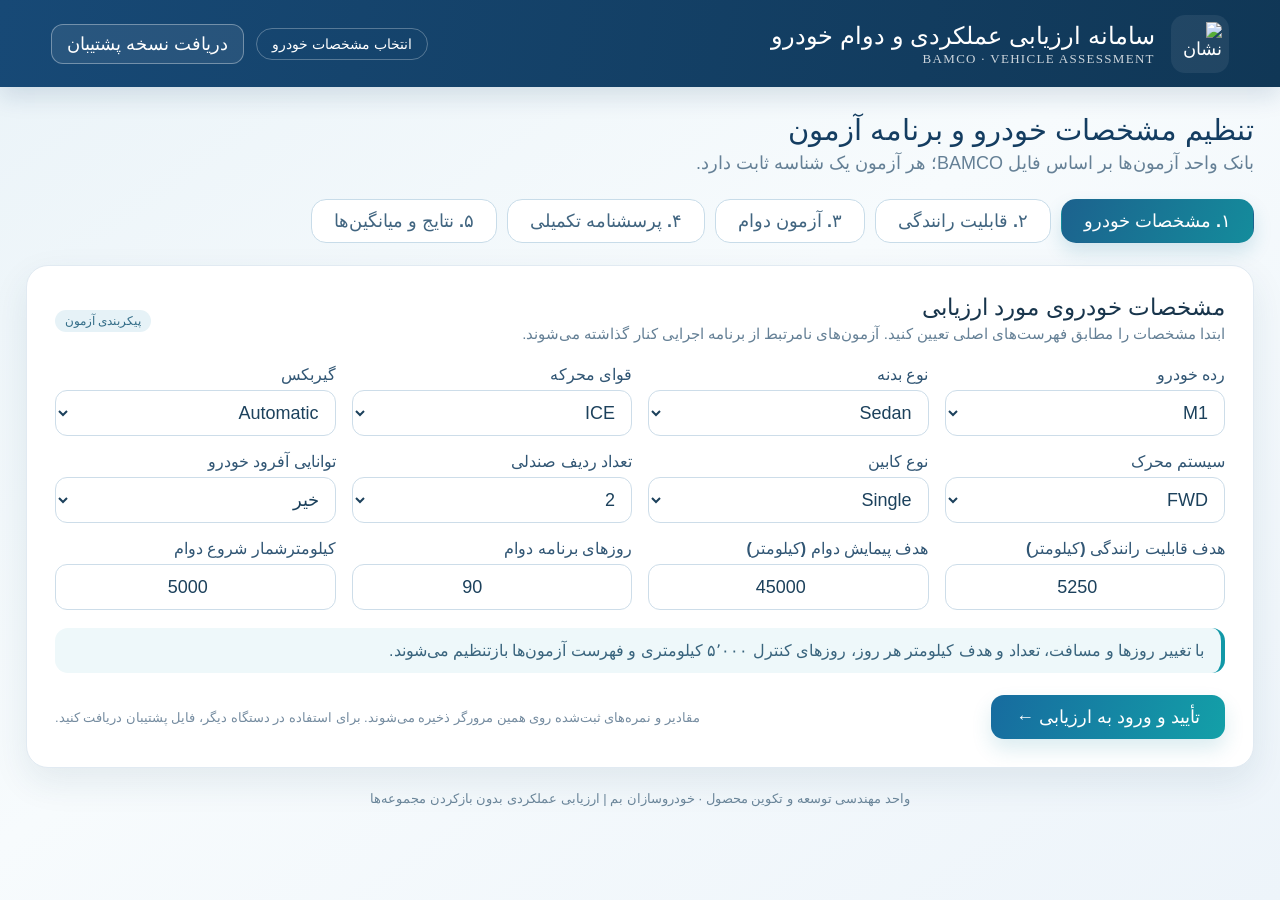
==== functional-vehicle-assessment/index.html @ eb2aefd3 "Create independent Persian vehicle assessment SPA with vehicle setup and three evaluation panels" ====
<!doctype html>
<html lang="fa" dir="rtl">
<head>
<meta charset="utf-8"><meta name="viewport" content="width=device-width,initial-scale=1">
<meta name="theme-color" content="#153a60"><meta name="description" content="سامانه مستقل آزمون قابلیت رانندگی و دوام عملکردی و پرسشنامه تکمیلی خودروسازان بم">
<title>سامانه ارزیابی عملکردی و دوام خودرو | خودروسازان بم</title>
<link rel="icon" type="image/webp" href="../bamco-logo.webp">
<link rel="stylesheet" href="./style.css?v=6">
</head>
<body>
<header class="app-header">
  <div class="brand"><img class="brand-logo" src="../bamco-logo.webp" alt="نشان خودروسازان بم"><div><b>سامانه ارزیابی عملکردی و دوام خودرو</b><small>BAMCO · VEHICLE ASSESSMENT</small></div></div>
  <div class="header-right"><span class="header-pill" id="headerVehicle">انتخاب مشخصات خودرو</span><button class="header-button" id="backupBtn" type="button">دریافت نسخه پشتیبان</button></div>
</header>
<main class="main">
 <div class="hero"><div><h1 id="pageTitle">تنظیم مشخصات خودرو و برنامه آزمون</h1><p id="pageSub">بانک واحد آزمون‌ها بر اساس فایل BAMCO؛ هر آزمون یک شناسه ثابت دارد.</p></div><button type="button" class="secondary hidden" id="editSetupBtn">ویرایش مشخصات خودرو</button></div>
 <nav class="steps" aria-label="بخش‌های سامانه">
  <button class="step active" data-tab="setup">۱. مشخصات خودرو</button>
  <button class="step" data-tab="drive">۲. قابلیت رانندگی</button>
  <button class="step" data-tab="durability">۳. آزمون دوام</button>
  <button class="step" data-tab="supplementary">۴. پرسشنامه تکمیلی</button>
  <button class="step" data-tab="results">۵. نتایج و میانگین‌ها</button>
 </nav>
 <section id="setupPanel" class="surface setup">
   <div class="section-heading"><div><h2>مشخصات خودروی مورد ارزیابی</h2><p>ابتدا مشخصات را مطابق فهرست‌های اصلی تعیین کنید. آزمون‌های نامرتبط از برنامه اجرایی کنار گذاشته می‌شوند.</p></div><span class="chip">پیکربندی آزمون</span></div>
   <form id="vehicleForm">
   <div class="formgrid">
    <div class="field"><label for="vclass">رده خودرو</label><select id="vclass"><option>M1</option><option>N1</option></select></div>
    <div class="field"><label for="body">نوع بدنه</label><select id="body"><option>Sedan</option><option>SUV</option><option>Crossover</option><option>Pickup</option><option>Station Wagon</option><option>Hatchback</option><option>Off-road</option></select></div>
    <div class="field"><label for="power">قوای محرکه</label><select id="power"><option>ICE</option><option>HEV</option><option>PHEV</option><option>BEV</option><option>EREV</option></select></div>
    <div class="field"><label for="gear">گیربکس</label><select id="gear"><option>Manual</option><option selected>Automatic</option><option>Single-Speed</option></select></div>
    <div class="field"><label for="driveType">سیستم محرک</label><select id="driveType"><option>FWD</option><option>RWD</option><option>AWD</option><option>4WD</option></select></div>
    <div class="field"><label for="cabin">نوع کابین</label><select id="cabin"><option>Single</option><option>Extra</option><option>Double</option><option>All</option></select></div>
    <div class="field"><label for="seatRows">تعداد ردیف صندلی</label><select id="seatRows"><option>1</option><option selected>2</option><option>3</option></select></div>
    <div class="field"><label for="offroad">توانایی آفرود خودرو</label><select id="offroad"><option value="no">خیر</option><option value="yes">بله</option></select></div>
    <div class="field"><label for="driveKm">هدف قابلیت رانندگی (کیلومتر)</label><input id="driveKm" type="number" min="1" max="20000" value="5250" required></div>
    <div class="field"><label for="durKm">هدف پیمایش دوام (کیلومتر)</label><input id="durKm" type="number" min="100" max="200000" value="45000" required></div>
    <div class="field"><label for="durDays">روزهای برنامه دوام</label><input id="durDays" type="number" min="1" max="365" value="90" list="durationChoices" required><datalist id="durationChoices"><option value="60"><option value="90"><option value="120"><option value="150"></datalist></div>
    <div class="field"><label for="startOdo">کیلومترشمار شروع دوام</label><input id="startOdo" type="number" min="0" value="5000" required></div>
   </div>
   <div class="info-bar" id="setupInfo">با تغییر روزها و مسافت، تعداد و هدف کیلومتر هر روز، روزهای کنترل ۵٬۰۰۰ کیلومتری و فهرست آزمون‌ها بازتنظیم می‌شوند.</div>
   <div class="toolbar"><button type="submit" class="primary">تأیید و ورود به ارزیابی ←</button><span class="tiny">مقادیر و نمره‌های ثبت‌شده روی همین مرورگر ذخیره می‌شوند. برای استفاده در دستگاه دیگر، فایل پشتیبان دریافت کنید.</span></div>
   </form>
 </section>
 <section id="workPanel" class="hidden">
   <div class="kpis" id="kpis"></div>
   <div class="workspace" style="margin-top:18px">
     <div class="content">
      <div class="surface panel" id="schedulePanel"></div>
      <div class="surface panel" id="questionsPanel"></div>
     </div>
     <aside class="surface sidebar"><h3>شاخص‌های ارزیابی</h3><div id="categories" class="cat-scroll"></div></aside>
   </div>
 </section>
 <section class="surface panel hidden" id="resultsPanel"></section>
 <footer class="footer">واحد مهندسی توسعه و تکوین محصول · خودروسازان بم | ارزیابی عملکردی بدون بازکردن مجموعه‌ها</footer>
</main>
<input id="importBackup" type="file" accept=".json" class="hidden">
<div id="toast" class="toast hidden" role="status"></div>
<script src="./data.js?v=6"></script><script defer src="./app.js?v=6"></script>
</body>
</html>
---- functional-vehicle-assessment/style.css ----
:root{--navy:#153a60;--deep:#103151;--blue:#145f91;--teal:#1198a7;--aqua:#eaf5f8;--bg:#f0f6fa;--text:#18354c;--muted:#658096;--line:#dce9f2;--shadow:0 14px 36px rgba(22,63,94,.09);font-synthesis:none}
*{box-sizing:border-box}html{scroll-behavior:smooth}body{margin:0;direction:rtl;min-height:100vh;color:var(--text);background:linear-gradient(145deg,#eaf3f8,#f7fbfd 47%,#edf4fa);font-family:'B Nazanin','BNazanin',Tahoma,sans-serif;font-size:18px}button,input,select,textarea{font:inherit}button{cursor:pointer}button:disabled{cursor:not-allowed;opacity:.5}a{color:inherit;text-decoration:none}input,select,textarea{border:1px solid #cddde9;background:#fff;border-radius:12px;padding:10px 12px;color:#1c415c;outline:none;max-width:100%}input:focus,select:focus,textarea:focus{border-color:#2a99a9;box-shadow:0 0 0 3px #1a9bad22}.app-header{height:87px;background:linear-gradient(100deg,#174976,#103756);color:#fff;display:flex;align-items:center;justify-content:space-between;padding:12px clamp(20px,4vw,65px);gap:16px;box-shadow:0 10px 22px #123d6622}.brand{display:flex;align-items:center;gap:16px}.brand-logo{width:58px;height:58px;object-fit:contain;background:#ffffff12;border-radius:14px;padding:7px}.brand b{display:block;font-size:24px;line-height:1.3}.brand small{display:block;font-size:13px;opacity:.79;letter-spacing:.1em;font-family:Georgia,serif}.header-right{display:flex;gap:12px;align-items:center}.header-pill{border:1px solid #ffffff48;border-radius:99px;padding:7px 15px;font-size:14px;white-space:nowrap}.header-button{border:1px solid #ffffff59;background:#ffffff14;border-radius:12px;padding:8px 15px;color:white}.main{max-width:1680px;margin:0 auto;padding:26px 26px 55px}.hero{display:flex;gap:12px;align-items:center;justify-content:space-between;margin-bottom:20px}.hero h1{margin:0;font-size:29px;color:#143d61}.hero p{color:var(--muted);margin:5px 0}.steps{display:flex;gap:10px;flex-wrap:wrap;margin:0 0 22px}.step{border:1px solid #c8dce9;background:#fff;padding:10px 22px;border-radius:15px;font-weight:bold;color:#416580}.step.active{color:white;background:linear-gradient(115deg,#1c628e,#148c9c);border-color:transparent;box-shadow:0 9px 18px #1c7b9d2b}.surface{background:white;border:1px solid #e1eaf2;border-radius:22px;box-shadow:var(--shadow)}.setup{padding:28px}.section-heading{display:flex;justify-content:space-between;align-items:center;flex-wrap:wrap;gap:10px;margin-bottom:18px}.section-heading h2{font-size:23px;margin:0}.section-heading p{margin:4px 0;color:var(--muted);font-size:15px}.formgrid{display:grid;grid-template-columns:repeat(4,minmax(0,1fr));gap:16px}.field{display:flex;flex-direction:column;gap:6px}.field label{font-size:16px;color:#315674;font-weight:bold}.field input,.field select{width:100%;height:46px}.info-bar{background:#eef8fa;border-right:4px solid var(--teal);border-radius:13px;padding:13px 17px;color:#39647d;margin-top:18px;font-size:16px}.primary{color:white;border:none;background:linear-gradient(110deg,#176b9f,#13a0a8);padding:11px 25px;border-radius:13px;font-weight:bold;box-shadow:0 10px 20px #2186a329}.secondary{background:#edf6fa;border:1px solid #cde3ef;color:#19557b;padding:9px 16px;border-radius:12px}.toolbar{display:flex;justify-content:space-between;gap:12px;align-items:center;margin-top:22px;flex-wrap:wrap}.workspace{display:grid;grid-template-columns:minmax(0,1fr) 280px;gap:20px;align-items:start}.sidebar{padding:14px;background:linear-gradient(160deg,#125a8d,#123e67);color:#fff;position:sticky;top:16px;max-height:calc(100vh - 35px);overflow:auto}.sidebar h3{font-size:20px;margin:8px 8px 10px}.cat-item{width:100%;display:flex;justify-content:space-between;align-items:center;gap:10px;text-align:right;padding:12px 10px;border:0;border-bottom:1px solid #ffffff1f;background:transparent;color:white;font-size:15px;border-radius:10px}.cat-item.active,.cat-item:hover{background:#ffffff25}.cat-item span:last-child{border-radius:99px;background:#ffffff1b;padding:2px 8px;font-size:12px;white-space:nowrap}.content{display:flex;flex-direction:column;gap:17px;min-width:0}.panel{padding:22px}.kpis{display:grid;grid-template-columns:repeat(4,minmax(0,1fr));gap:12px}.kpi{padding:16px 18px;border:1px solid #e1ebf1;border-radius:16px;background:#fff}.kpi small{display:block;color:#67839a;font-size:14px}.kpi strong{font-size:28px;color:#20577a}.day-list{display:flex;gap:9px;flex-wrap:wrap;max-height:152px;overflow:auto;padding:3px}.day-btn{min-width:58px;text-align:center;border:1px solid #d6e4ed;background:#f6fafc;border-radius:12px;padding:7px 11px;color:#2e607d}.day-btn.active{color:#fff;background:#176b97;border-color:#176b97}.day-btn small{display:block;font-size:11px}.day-meta{display:flex;flex-wrap:wrap;gap:8px;margin:12px 0}.meta-tag{padding:7px 12px;border-radius:12px;background:#f1f7fa;border:1px solid #e0edf4;font-size:15px}.map-grid{display:grid;grid-template-columns:minmax(0,1fr) 275px;gap:14px}.map-frame{height:285px;width:100%;border:none;border-radius:16px;background:#eaf3f6}.route-info{background:#f1f8fb;border:1px solid #dbeaf3;padding:17px;border-radius:16px}.route-info h3{margin:0 0 10px}.route-info p{font-size:15px;line-height:1.8}.map-link{display:inline-flex;color:#126b9b;border:1px solid #add6ea;background:white;padding:9px 13px;border-radius:12px;font-size:15px}.question{border:1px solid #dce8f0;border-radius:17px;padding:17px;margin-bottom:13px;background:linear-gradient(180deg,#fff,#fbfdff)}.question-head{display:flex;justify-content:space-between;gap:12px;align-items:flex-start}.question h3{margin:0 0 4px;font-size:18px;color:#215576}.question small{color:#67849a;font-size:13px}.question p{margin:8px 0 11px;color:#476881;font-size:15px;line-height:1.85}.scores{display:grid;grid-template-columns:repeat(10,minmax(0,1fr));gap:6px}.score{border:1px solid var(--score-border);background:var(--score-bg);color:var(--score-text);border-radius:13px;padding:7px 3px;min-width:0;text-align:center;font-family:'B Nazanin',Tahoma,sans-serif}.score strong{display:block;font-size:20px}.score small{font-size:11px;color:inherit}.score.selected{outline:3px solid #194e70;outline-offset:1px;transform:translateY(-2px);font-weight:bold}.note-wrap{background:#f3f9fc;border:1px solid #dbeaf2;border-radius:15px;padding:13px;margin-top:12px}.note-wrap textarea{width:100%;min-height:55px;resize:vertical}.note-actions{display:flex;justify-content:space-between;align-items:center;gap:10px;flex-wrap:wrap}.note-actions input[type=file]{font-size:13px;padding:5px;max-width:250px}.note-actions img{max-height:85px;max-width:120px;border-radius:9px}.tiny{font-size:13px;color:#758ca0}.search{min-width:230px;max-width:100%}.chip{font-size:12px;background:#e6f2f7;border-radius:99px;padding:4px 10px;color:#326c87}.progress-track{height:10px;border-radius:99px;background:#e2edf4;overflow:hidden}.progress-fill{height:100%;background:linear-gradient(90deg,#139aa7,#2778ad)}.empty{padding:36px 12px;text-align:center;color:#6b889d}.result-table{border-collapse:collapse;width:100%;text-align:right}.result-table th{background:#19476b;color:white}.result-table th,.result-table td{padding:12px;border:1px solid #dce8ee;font-size:15px}.result-table tr:nth-child(even){background:#f5f9fc}.bar{height:10px;background:#e6eef4;border-radius:99px;overflow:hidden;min-width:100px}.bar i{display:block;height:100%;background:linear-gradient(90deg,#f29d59,#1fa190);border-radius:99px}.footer{color:#6a8599;font-size:13px;text-align:center;padding:23px}.hidden{display:none!important}.toast{position:fixed;bottom:22px;left:22px;padding:12px 18px;background:#133c5b;color:white;border-radius:12px;box-shadow:var(--shadow);z-index:999}.notice{background:#fff8e8;color:#896524;border:1px solid #eed9a4;border-radius:13px;padding:12px 16px;font-size:15px}.day-status{display:flex;align-items:center;gap:7px}.day-status input{width:115px;height:38px}.label-block{margin-bottom:8px;font-weight:bold;font-size:18px;color:#1b4a6b}.disclaimer{font-size:13px;color:#6b879b;line-height:1.8}.separator{border:0;border-top:1px solid #e1ecf1;margin:18px 0}input[type=number]{direction:ltr;text-align:center}::selection{background:#7ad8df55}
@media(max-width:1200px){.formgrid{grid-template-columns:repeat(3,1fr)}.map-grid{grid-template-columns:1fr}.workspace{grid-template-columns:minmax(0,1fr) 220px}}@media(max-width:800px){body{font-size:16px}.main{padding:15px 10px 35px}.app-header{height:auto;padding:12px}.brand b{font-size:18px}.header-pill{display:none}.formgrid{grid-template-columns:repeat(2,1fr)}.workspace{grid-template-columns:1fr}.sidebar{position:static;max-height:160px}.sidebar .cat-scroll{display:flex;overflow:auto;gap:6px}.cat-item{white-space:nowrap;width:auto;border:1px solid #ffffff25}.kpis{grid-template-columns:repeat(2,1fr)}.scores{grid-template-columns:repeat(5,1fr)}.panel,.setup{padding:15px}.step{padding:8px 11px}.map-frame{height:230px}}@media(max-width:480px){.formgrid{grid-template-columns:1fr}.scores{grid-template-columns:repeat(5,minmax(0,1fr))}.kpis{grid-template-columns:repeat(2,minmax(0,1fr))}.question{padding:12px}.hero h1{font-size:24px}}
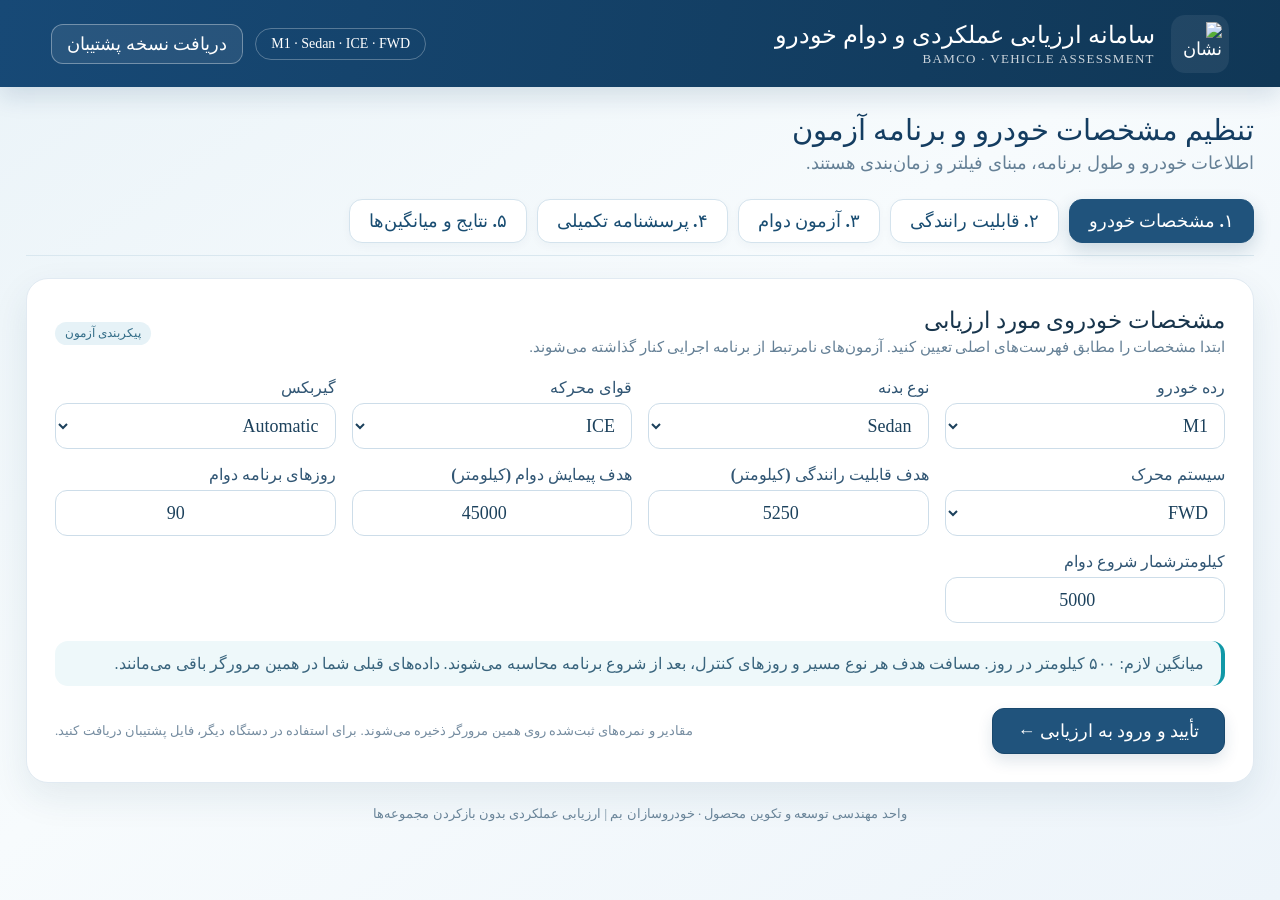
==== commit 58264da2: "Match exact five vehicle attributes and reference header markup" ====
--- a/functional-vehicle-assessment/index.html
+++ b/functional-vehicle-assessment/index.html
@@ -8,9 +8,9 @@
 <link rel="stylesheet" href="./style.css?v=6">
 </head>
 <body>
-<header class="app-header">
-  <div class="brand"><img class="brand-logo" src="../bamco-logo.webp" alt="نشان خودروسازان بم"><div><b>سامانه ارزیابی عملکردی و دوام خودرو</b><small>BAMCO · VEHICLE ASSESSMENT</small></div></div>
-  <div class="header-right"><span class="header-pill" id="headerVehicle">انتخاب مشخصات خودرو</span><button class="header-button" id="backupBtn" type="button">دریافت نسخه پشتیبان</button></div>
+<header class="app-header topbar">
+  <div class="brand"><img class="brand-logo original-brand-logo" src="../bamco-logo.webp" alt="نشان خودروسازان بم"><div><b>سامانه ارزیابی عملکردی و دوام خودرو</b><small>BAMCO · VEHICLE ASSESSMENT</small></div></div>
+  <div class="header-right headerActions"><span class="header-pill headerSeal" id="headerVehicle">انتخاب مشخصات خودرو</span><button class="header-button actionCard" id="backupBtn" type="button">دریافت نسخه پشتیبان</button></div>
 </header>
 <main class="main">
  <div class="hero"><div><h1 id="pageTitle">تنظیم مشخصات خودرو و برنامه آزمون</h1><p id="pageSub">بانک واحد آزمون‌ها بر اساس فایل BAMCO؛ هر آزمون یک شناسه ثابت دارد.</p></div><button type="button" class="secondary hidden" id="editSetupBtn">ویرایش مشخصات خودرو</button></div>
@@ -28,11 +28,8 @@
     <div class="field"><label for="vclass">رده خودرو</label><select id="vclass"><option>M1</option><option>N1</option></select></div>
     <div class="field"><label for="body">نوع بدنه</label><select id="body"><option>Sedan</option><option>SUV</option><option>Crossover</option><option>Pickup</option><option>Station Wagon</option><option>Hatchback</option><option>Off-road</option></select></div>
     <div class="field"><label for="power">قوای محرکه</label><select id="power"><option>ICE</option><option>HEV</option><option>PHEV</option><option>BEV</option><option>EREV</option></select></div>
-    <div class="field"><label for="gear">گیربکس</label><select id="gear"><option>Manual</option><option selected>Automatic</option><option>Single-Speed</option></select></div>
+    <div class="field"><label for="gear">گیربکس</label><select id="gear"><option>Manual</option><option selected>Automatic</option></select></div>
     <div class="field"><label for="driveType">سیستم محرک</label><select id="driveType"><option>FWD</option><option>RWD</option><option>AWD</option><option>4WD</option></select></div>
-    <div class="field"><label for="cabin">نوع کابین</label><select id="cabin"><option>Single</option><option>Extra</option><option>Double</option><option>All</option></select></div>
-    <div class="field"><label for="seatRows">تعداد ردیف صندلی</label><select id="seatRows"><option>1</option><option selected>2</option><option>3</option></select></div>
-    <div class="field"><label for="offroad">توانایی آفرود خودرو</label><select id="offroad"><option value="no">خیر</option><option value="yes">بله</option></select></div>
     <div class="field"><label for="driveKm">هدف قابلیت رانندگی (کیلومتر)</label><input id="driveKm" type="number" min="1" max="20000" value="5250" required></div>
     <div class="field"><label for="durKm">هدف پیمایش دوام (کیلومتر)</label><input id="durKm" type="number" min="100" max="200000" value="45000" required></div>
     <div class="field"><label for="durDays">روزهای برنامه دوام</label><input id="durDays" type="number" min="1" max="365" value="90" list="durationChoices" required><datalist id="durationChoices"><option value="60"><option value="90"><option value="120"><option value="150"></datalist></div>
--- a/functional-vehicle-assessment/style.css
+++ b/functional-vehicle-assessment/style.css
@@ -1,3 +1,31 @@
 :root{--navy:#153a60;--deep:#103151;--blue:#145f91;--teal:#1198a7;--aqua:#eaf5f8;--bg:#f0f6fa;--text:#18354c;--muted:#658096;--line:#dce9f2;--shadow:0 14px 36px rgba(22,63,94,.09);font-synthesis:none}
 *{box-sizing:border-box}html{scroll-behavior:smooth}body{margin:0;direction:rtl;min-height:100vh;color:var(--text);background:linear-gradient(145deg,#eaf3f8,#f7fbfd 47%,#edf4fa);font-family:'B Nazanin','BNazanin',Tahoma,sans-serif;font-size:18px}button,input,select,textarea{font:inherit}button{cursor:pointer}button:disabled{cursor:not-allowed;opacity:.5}a{color:inherit;text-decoration:none}input,select,textarea{border:1px solid #cddde9;background:#fff;border-radius:12px;padding:10px 12px;color:#1c415c;outline:none;max-width:100%}input:focus,select:focus,textarea:focus{border-color:#2a99a9;box-shadow:0 0 0 3px #1a9bad22}.app-header{height:87px;background:linear-gradient(100deg,#174976,#103756);color:#fff;display:flex;align-items:center;justify-content:space-between;padding:12px clamp(20px,4vw,65px);gap:16px;box-shadow:0 10px 22px #123d6622}.brand{display:flex;align-items:center;gap:16px}.brand-logo{width:58px;height:58px;object-fit:contain;background:#ffffff12;border-radius:14px;padding:7px}.brand b{display:block;font-size:24px;line-height:1.3}.brand small{display:block;font-size:13px;opacity:.79;letter-spacing:.1em;font-family:Georgia,serif}.header-right{display:flex;gap:12px;align-items:center}.header-pill{border:1px solid #ffffff48;border-radius:99px;padding:7px 15px;font-size:14px;white-space:nowrap}.header-button{border:1px solid #ffffff59;background:#ffffff14;border-radius:12px;padding:8px 15px;color:white}.main{max-width:1680px;margin:0 auto;padding:26px 26px 55px}.hero{display:flex;gap:12px;align-items:center;justify-content:space-between;margin-bottom:20px}.hero h1{margin:0;font-size:29px;color:#143d61}.hero p{color:var(--muted);margin:5px 0}.steps{display:flex;gap:10px;flex-wrap:wrap;margin:0 0 22px}.step{border:1px solid #c8dce9;background:#fff;padding:10px 22px;border-radius:15px;font-weight:bold;color:#416580}.step.active{color:white;background:linear-gradient(115deg,#1c628e,#148c9c);border-color:transparent;box-shadow:0 9px 18px #1c7b9d2b}.surface{background:white;border:1px solid #e1eaf2;border-radius:22px;box-shadow:var(--shadow)}.setup{padding:28px}.section-heading{display:flex;justify-content:space-between;align-items:center;flex-wrap:wrap;gap:10px;margin-bottom:18px}.section-heading h2{font-size:23px;margin:0}.section-heading p{margin:4px 0;color:var(--muted);font-size:15px}.formgrid{display:grid;grid-template-columns:repeat(4,minmax(0,1fr));gap:16px}.field{display:flex;flex-direction:column;gap:6px}.field label{font-size:16px;color:#315674;font-weight:bold}.field input,.field select{width:100%;height:46px}.info-bar{background:#eef8fa;border-right:4px solid var(--teal);border-radius:13px;padding:13px 17px;color:#39647d;margin-top:18px;font-size:16px}.primary{color:white;border:none;background:linear-gradient(110deg,#176b9f,#13a0a8);padding:11px 25px;border-radius:13px;font-weight:bold;box-shadow:0 10px 20px #2186a329}.secondary{background:#edf6fa;border:1px solid #cde3ef;color:#19557b;padding:9px 16px;border-radius:12px}.toolbar{display:flex;justify-content:space-between;gap:12px;align-items:center;margin-top:22px;flex-wrap:wrap}.workspace{display:grid;grid-template-columns:minmax(0,1fr) 280px;gap:20px;align-items:start}.sidebar{padding:14px;background:linear-gradient(160deg,#125a8d,#123e67);color:#fff;position:sticky;top:16px;max-height:calc(100vh - 35px);overflow:auto}.sidebar h3{font-size:20px;margin:8px 8px 10px}.cat-item{width:100%;display:flex;justify-content:space-between;align-items:center;gap:10px;text-align:right;padding:12px 10px;border:0;border-bottom:1px solid #ffffff1f;background:transparent;color:white;font-size:15px;border-radius:10px}.cat-item.active,.cat-item:hover{background:#ffffff25}.cat-item span:last-child{border-radius:99px;background:#ffffff1b;padding:2px 8px;font-size:12px;white-space:nowrap}.content{display:flex;flex-direction:column;gap:17px;min-width:0}.panel{padding:22px}.kpis{display:grid;grid-template-columns:repeat(4,minmax(0,1fr));gap:12px}.kpi{padding:16px 18px;border:1px solid #e1ebf1;border-radius:16px;background:#fff}.kpi small{display:block;color:#67839a;font-size:14px}.kpi strong{font-size:28px;color:#20577a}.day-list{display:flex;gap:9px;flex-wrap:wrap;max-height:152px;overflow:auto;padding:3px}.day-btn{min-width:58px;text-align:center;border:1px solid #d6e4ed;background:#f6fafc;border-radius:12px;padding:7px 11px;color:#2e607d}.day-btn.active{color:#fff;background:#176b97;border-color:#176b97}.day-btn small{display:block;font-size:11px}.day-meta{display:flex;flex-wrap:wrap;gap:8px;margin:12px 0}.meta-tag{padding:7px 12px;border-radius:12px;background:#f1f7fa;border:1px solid #e0edf4;font-size:15px}.map-grid{display:grid;grid-template-columns:minmax(0,1fr) 275px;gap:14px}.map-frame{height:285px;width:100%;border:none;border-radius:16px;background:#eaf3f6}.route-info{background:#f1f8fb;border:1px solid #dbeaf3;padding:17px;border-radius:16px}.route-info h3{margin:0 0 10px}.route-info p{font-size:15px;line-height:1.8}.map-link{display:inline-flex;color:#126b9b;border:1px solid #add6ea;background:white;padding:9px 13px;border-radius:12px;font-size:15px}.question{border:1px solid #dce8f0;border-radius:17px;padding:17px;margin-bottom:13px;background:linear-gradient(180deg,#fff,#fbfdff)}.question-head{display:flex;justify-content:space-between;gap:12px;align-items:flex-start}.question h3{margin:0 0 4px;font-size:18px;color:#215576}.question small{color:#67849a;font-size:13px}.question p{margin:8px 0 11px;color:#476881;font-size:15px;line-height:1.85}.scores{display:grid;grid-template-columns:repeat(10,minmax(0,1fr));gap:6px}.score{border:1px solid var(--score-border);background:var(--score-bg);color:var(--score-text);border-radius:13px;padding:7px 3px;min-width:0;text-align:center;font-family:'B Nazanin',Tahoma,sans-serif}.score strong{display:block;font-size:20px}.score small{font-size:11px;color:inherit}.score.selected{outline:3px solid #194e70;outline-offset:1px;transform:translateY(-2px);font-weight:bold}.note-wrap{background:#f3f9fc;border:1px solid #dbeaf2;border-radius:15px;padding:13px;margin-top:12px}.note-wrap textarea{width:100%;min-height:55px;resize:vertical}.note-actions{display:flex;justify-content:space-between;align-items:center;gap:10px;flex-wrap:wrap}.note-actions input[type=file]{font-size:13px;padding:5px;max-width:250px}.note-actions img{max-height:85px;max-width:120px;border-radius:9px}.tiny{font-size:13px;color:#758ca0}.search{min-width:230px;max-width:100%}.chip{font-size:12px;background:#e6f2f7;border-radius:99px;padding:4px 10px;color:#326c87}.progress-track{height:10px;border-radius:99px;background:#e2edf4;overflow:hidden}.progress-fill{height:100%;background:linear-gradient(90deg,#139aa7,#2778ad)}.empty{padding:36px 12px;text-align:center;color:#6b889d}.result-table{border-collapse:collapse;width:100%;text-align:right}.result-table th{background:#19476b;color:white}.result-table th,.result-table td{padding:12px;border:1px solid #dce8ee;font-size:15px}.result-table tr:nth-child(even){background:#f5f9fc}.bar{height:10px;background:#e6eef4;border-radius:99px;overflow:hidden;min-width:100px}.bar i{display:block;height:100%;background:linear-gradient(90deg,#f29d59,#1fa190);border-radius:99px}.footer{color:#6a8599;font-size:13px;text-align:center;padding:23px}.hidden{display:none!important}.toast{position:fixed;bottom:22px;left:22px;padding:12px 18px;background:#133c5b;color:white;border-radius:12px;box-shadow:var(--shadow);z-index:999}.notice{background:#fff8e8;color:#896524;border:1px solid #eed9a4;border-radius:13px;padding:12px 16px;font-size:15px}.day-status{display:flex;align-items:center;gap:7px}.day-status input{width:115px;height:38px}.label-block{margin-bottom:8px;font-weight:bold;font-size:18px;color:#1b4a6b}.disclaimer{font-size:13px;color:#6b879b;line-height:1.8}.separator{border:0;border-top:1px solid #e1ecf1;margin:18px 0}input[type=number]{direction:ltr;text-align:center}::selection{background:#7ad8df55}
 @media(max-width:1200px){.formgrid{grid-template-columns:repeat(3,1fr)}.map-grid{grid-template-columns:1fr}.workspace{grid-template-columns:minmax(0,1fr) 220px}}@media(max-width:800px){body{font-size:16px}.main{padding:15px 10px 35px}.app-header{height:auto;padding:12px}.brand b{font-size:18px}.header-pill{display:none}.formgrid{grid-template-columns:repeat(2,1fr)}.workspace{grid-template-columns:1fr}.sidebar{position:static;max-height:160px}.sidebar .cat-scroll{display:flex;overflow:auto;gap:6px}.cat-item{white-space:nowrap;width:auto;border:1px solid #ffffff25}.kpis{grid-template-columns:repeat(2,1fr)}.scores{grid-template-columns:repeat(5,1fr)}.panel,.setup{padding:15px}.step{padding:8px 11px}.map-frame{height:230px}}@media(max-width:480px){.formgrid{grid-template-columns:1fr}.scores{grid-template-columns:repeat(5,minmax(0,1fr))}.kpis{grid-template-columns:repeat(2,minmax(0,1fr))}.question{padding:12px}.hero h1{font-size:24px}}
+
+/* Reference-aligned Persian RTL layout and typography */
+body,button,input,select,textarea{font-family:'B Nazanin','BNazanin',Tahoma,sans-serif}
+:lang(en),[dir="ltr"],.latin,.english, .brand small,code,.route-estimate small{font-family:'Times New Roman',Times,serif}
+.workspace{direction:rtl;display:grid;grid-template-columns:280px minmax(0,1fr);gap:20px;align-items:start}
+.workspace>.sidebar{grid-column:1;grid-row:1;direction:rtl}
+.workspace>.content{grid-column:2;grid-row:1;direction:rtl}
+.steps{direction:rtl;border-bottom:1px solid #d9e7ef;padding-bottom:12px}
+.step{border:1px solid #d4e3ed;background:#fff;color:#194d72;border-radius:13px;padding:10px 19px;transition:background .18s,border-color .18s,transform .18s;box-shadow:0 3px 10px #153a6009}
+.step:hover,.secondary:hover,.day-btn:hover{border-color:#76b9d6;background:#e9f6fb;transform:translateY(-1px)}
+.step.active,.day-btn.active{background:#20537c;color:white;border-color:#20537c;box-shadow:0 7px 18px #17466730}
+.primary{background:#20537c;border:1px solid #19486d;border-radius:12px;box-shadow:0 7px 15px #17466722}
+.primary:hover{background:#133f64}
+.secondary,.map-link{border-radius:12px;border:1px solid #c7dfea;background:#f4f9fc}
+.sidebar{background:linear-gradient(160deg,#194e78,#173c62);border:1px solid #26577a;border-radius:18px}
+.cat-item{text-align:right;direction:rtl;border-radius:12px;padding:12px}
+.cat-item.active{background:#ffffff30;border-right:3px solid #9fe6e7}
+.day-btn{border-radius:11px;min-width:65px}
+.route-estimate{border:1px solid #c6e3ec;background:#fff;border-radius:12px;padding:11px 12px;color:#205477;line-height:1.8;font-size:15px;margin:10px 0}
+.route-estimate small{font-size:13px;line-height:1.7;color:#678096;font-family:'B Nazanin',Tahoma,sans-serif}
+.map-frame{height:360px;min-height:320px;border:1px solid #d1e5ef;border-radius:15px}
+@media(max-width:1200px){.workspace{grid-template-columns:220px minmax(0,1fr)}}
+@media(max-width:800px){.workspace{grid-template-columns:1fr}.workspace>.sidebar{grid-column:1;grid-row:1;position:static;max-height:190px}.workspace>.content{grid-column:1;grid-row:2}.map-frame{height:290px;min-height:250px}}
+
+/* Language-sensitive glyph fallback: Persian in B Nazanin, Latin in Times New Roman */
+@font-face{font-family:'BAMCO Mixed';src:local('Times New Roman');unicode-range:U+0000-024F,U+1E00-1EFF}
+@font-face{font-family:'BAMCO Mixed';src:local('B Nazanin');unicode-range:U+0600-06FF,U+0750-077F,U+08A0-08FF,U+FB50-FDFF,U+FE70-FEFF,U+200C-200F}
+body,button,input,select,textarea,.brand small,.score,.route-estimate small{font-family:'BAMCO Mixed','B Nazanin','Times New Roman',Tahoma,sans-serif}
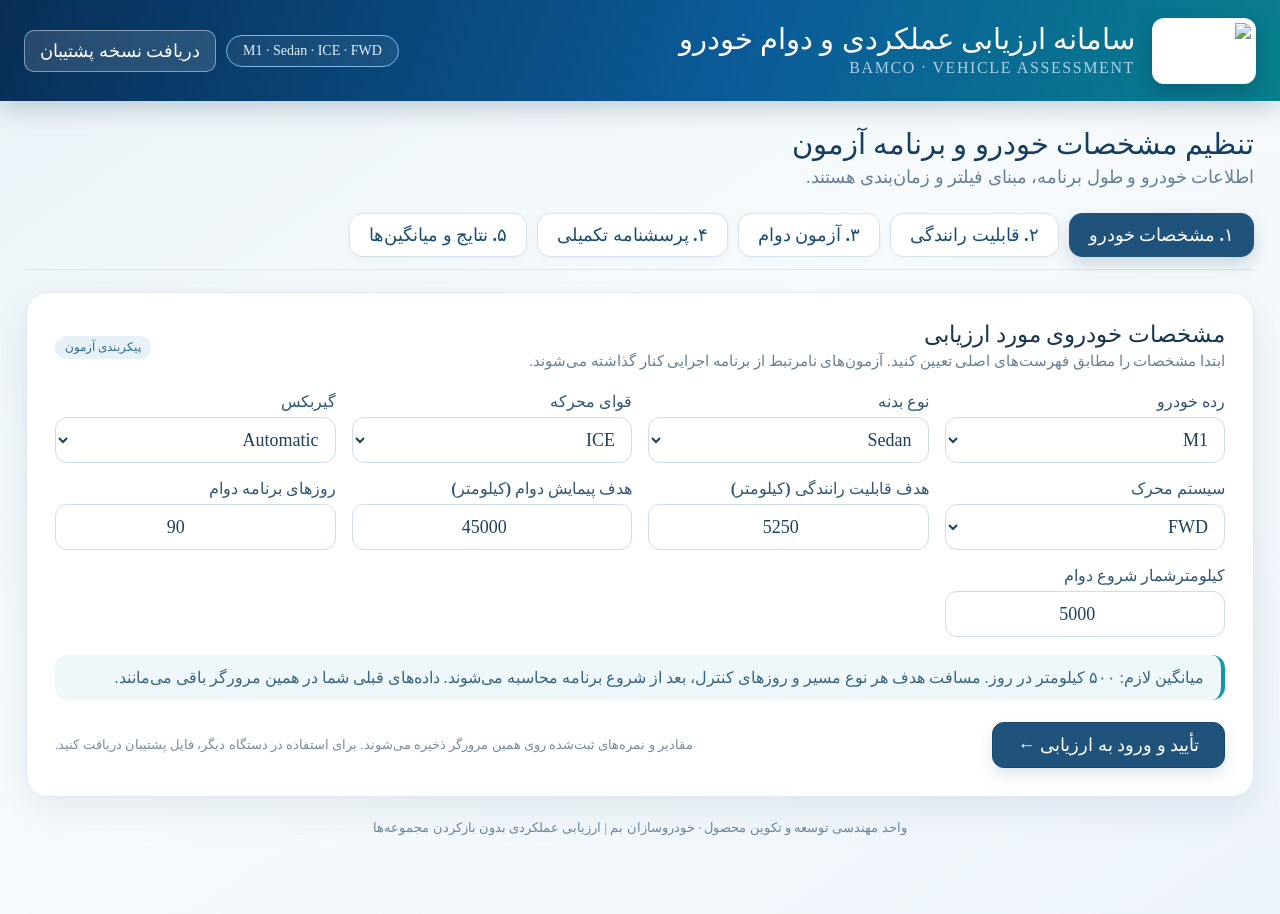
==== commit b3c5ec44: "Refresh assessment interface stylesheet and scripts after header update" ====
--- a/functional-vehicle-assessment/index.html
+++ b/functional-vehicle-assessment/index.html
@@ -5,7 +5,7 @@
 <meta name="theme-color" content="#153a60"><meta name="description" content="سامانه مستقل آزمون قابلیت رانندگی و دوام عملکردی و پرسشنامه تکمیلی خودروسازان بم">
 <title>سامانه ارزیابی عملکردی و دوام خودرو | خودروسازان بم</title>
 <link rel="icon" type="image/webp" href="../bamco-logo.webp">
-<link rel="stylesheet" href="./style.css?v=6">
+<link rel="stylesheet" href="./style.css?v=7">
 </head>
 <body>
 <header class="app-header topbar">
@@ -54,6 +54,6 @@
 </main>
 <input id="importBackup" type="file" accept=".json" class="hidden">
 <div id="toast" class="toast hidden" role="status"></div>
-<script src="./data.js?v=6"></script><script defer src="./app.js?v=6"></script>
+<script src="./data.js?v=6"></script><script defer src="./app.js?v=7"></script>
 </body>
 </html>
--- a/functional-vehicle-assessment/style.css
+++ b/functional-vehicle-assessment/style.css
@@ -29,3 +29,15 @@
 @font-face{font-family:'BAMCO Mixed';src:local('Times New Roman');unicode-range:U+0000-024F,U+1E00-1EFF}
 @font-face{font-family:'BAMCO Mixed';src:local('B Nazanin');unicode-range:U+0600-06FF,U+0750-077F,U+08A0-08FF,U+FB50-FDFF,U+FE70-FEFF,U+200C-200F}
 body,button,input,select,textarea,.brand small,.score,.route-estimate small{font-family:'BAMCO Mixed','B Nazanin','Times New Roman',Tahoma,sans-serif}
+
+/* Header sourced from original BAMCO assessment styles-1.css: topbar/brand/headerSeal */
+.app-header.topbar{min-height:101px;height:auto;background:linear-gradient(110deg,#082f57,#0b5b98 58%,#087f8c);padding:13px max(24px,calc((100% - 1400px)/2));gap:24px;box-shadow:0 8px 25px #06294a35;flex-wrap:wrap}
+.app-header.topbar .brand{min-width:0;gap:17px}
+.app-header.topbar .brand-logo{width:104px;height:66px;object-fit:contain;background:#fff;border-radius:12px;padding:5px;box-shadow:0 7px 18px #001b3a3d}
+.app-header.topbar .brand b{font-size:29px;line-height:1.25;font-weight:800}
+.app-header.topbar .brand small{font-size:16px;line-height:1.4;color:#dcecff}
+.app-header.topbar .headerActions{display:flex;align-items:center;justify-content:flex-end;gap:10px;flex-wrap:wrap}
+.app-header.topbar .headerSeal{border:1px solid #80b6e8;border-radius:20px;padding:7px 16px;color:#e4f3ff;background:#ffffff10}
+.app-header.topbar .actionCard{border:1px solid #ffffff70;background:#ffffff20;color:#fff;border-radius:10px;padding:9px 15px}
+.app-header.topbar .actionCard:hover{background:#ffffff30}
+@media(max-width:700px){.app-header.topbar{padding:12px 15px}.app-header.topbar .brand b{font-size:20px}.app-header.topbar .brand-logo{width:75px;height:54px}.app-header.topbar .headerActions{width:100%;justify-content:flex-start}}
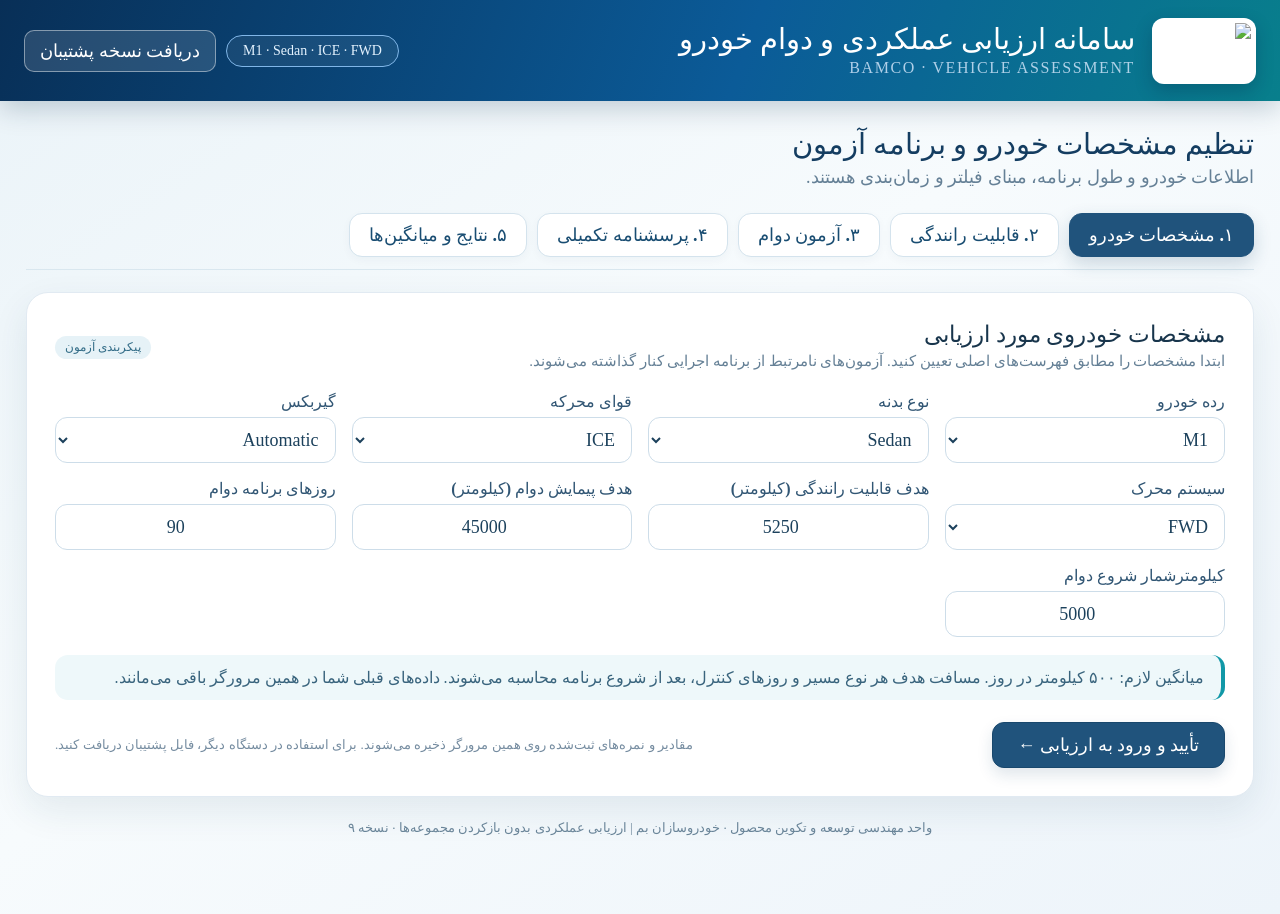
==== commit 40308fd9: "Force fresh assets and add visible deployed version indicator" ====
--- a/functional-vehicle-assessment/index.html
+++ b/functional-vehicle-assessment/index.html
@@ -1,11 +1,11 @@
 <!doctype html>
 <html lang="fa" dir="rtl">
 <head>
-<meta charset="utf-8"><meta name="viewport" content="width=device-width,initial-scale=1">
+<meta charset="utf-8"><meta http-equiv="Cache-Control" content="no-cache, no-store, must-revalidate"><meta http-equiv="Pragma" content="no-cache"><meta name="viewport" content="width=device-width,initial-scale=1">
 <meta name="theme-color" content="#153a60"><meta name="description" content="سامانه مستقل آزمون قابلیت رانندگی و دوام عملکردی و پرسشنامه تکمیلی خودروسازان بم">
 <title>سامانه ارزیابی عملکردی و دوام خودرو | خودروسازان بم</title>
 <link rel="icon" type="image/webp" href="../bamco-logo.webp">
-<link rel="stylesheet" href="./style.css?v=7">
+<link rel="stylesheet" href="./style.css?v=20261102-9">
 </head>
 <body>
 <header class="app-header topbar">
@@ -50,10 +50,10 @@
    </div>
  </section>
  <section class="surface panel hidden" id="resultsPanel"></section>
- <footer class="footer">واحد مهندسی توسعه و تکوین محصول · خودروسازان بم | ارزیابی عملکردی بدون بازکردن مجموعه‌ها</footer>
+ <footer class="footer">واحد مهندسی توسعه و تکوین محصول · خودروسازان بم | ارزیابی عملکردی بدون بازکردن مجموعه‌ها · نسخه ۹</footer>
 </main>
 <input id="importBackup" type="file" accept=".json" class="hidden">
 <div id="toast" class="toast hidden" role="status"></div>
-<script src="./data.js?v=6"></script><script defer src="./app.js?v=7"></script>
+<script src="./data.js?v=20261102-9"></script><script defer src="./app.js?v=20261102-9"></script>
 </body>
 </html>
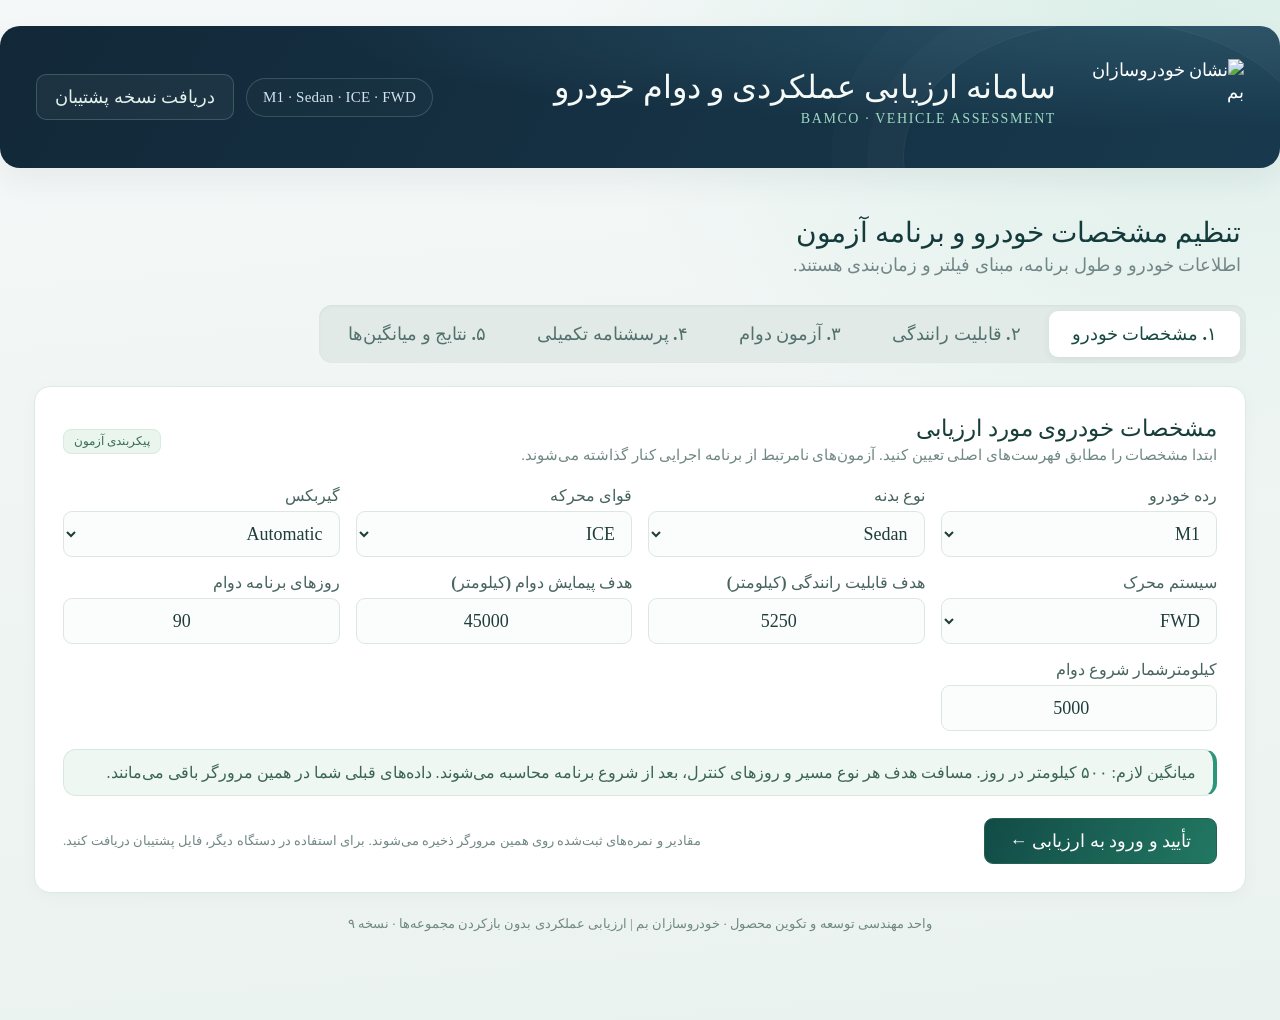
==== commit 7f01fdd3: "Refresh assessment stylesheet version" ====
--- a/functional-vehicle-assessment/index.html
+++ b/functional-vehicle-assessment/index.html
@@ -5,7 +5,7 @@
 <meta name="theme-color" content="#153a60"><meta name="description" content="سامانه مستقل آزمون قابلیت رانندگی و دوام عملکردی و پرسشنامه تکمیلی خودروسازان بم">
 <title>سامانه ارزیابی عملکردی و دوام خودرو | خودروسازان بم</title>
 <link rel="icon" type="image/webp" href="../bamco-logo.webp">
-<link rel="stylesheet" href="./style.css?v=20261102-9">
+<link rel="stylesheet" href="./style.css?v=20261102-paint2">
 </head>
 <body>
 <header class="app-header topbar">
--- a/functional-vehicle-assessment/style.css
+++ b/functional-vehicle-assessment/style.css
@@ -41,3 +41,75 @@
 .app-header.topbar .actionCard{border:1px solid #ffffff70;background:#ffffff20;color:#fff;border-radius:10px;padding:9px 15px}
 .app-header.topbar .actionCard:hover{background:#ffffff30}
 @media(max-width:700px){.app-header.topbar{padding:12px 15px}.app-header.topbar .brand b{font-size:20px}.app-header.topbar .brand-logo{width:75px;height:54px}.app-header.topbar .headerActions{width:100%;justify-content:flex-start}}
+
+/* =====================================================
+   BAMCO PAINT SHOP DESIGN TRANSPLANT
+   Reference: BAMCO-PAINT-SHOP/style.css + design.css
+   ===================================================== */
+:root{--navy:#102e36;--deep:#092e38;--blue:#206c56;--teal:#2b967b;--aqua:#e5f4ec;--bg:#eff4f3;--text:#19363a;--muted:#647b7d;--line:#dce9e5;--shadow:0 15px 45px rgba(23,64,61,.075)}
+body{background:radial-gradient(ellipse at 92% -6%,#d9eee7 0%,transparent 37%),linear-gradient(175deg,#f5f8f8,#eaf2ef);color:var(--text);font-size:18px}
+.main{max-width:1600px;margin:auto;padding:26px 34px 65px}
+.app-header.topbar{position:relative;overflow:hidden;max-width:1532px;margin:26px auto 0;min-height:142px;padding:30px 36px;border-radius:20px;background:radial-gradient(ellipse at 94% 0%,#284f63 0%,transparent 52%),linear-gradient(120deg,#122838,#18394d);box-shadow:0 12px 30px #182e4210;gap:20px;color:#fff}
+.app-header.topbar:after{content:"";position:absolute;right:-35px;bottom:-125px;width:410px;height:270px;border:1px solid #ffffff10;border-radius:50%;box-shadow:0 0 0 36px #ffffff04,0 0 0 72px #ffffff03;pointer-events:none}
+.app-header.topbar .brand{position:relative;z-index:1;display:flex;align-items:center;gap:24px}
+.app-header.topbar .brand-logo{width:164px;height:77px;object-fit:contain;background:transparent;border:0;border-radius:0;box-shadow:none;padding:0}
+.app-header.topbar .brand b{font-weight:650;font-size:clamp(26px,2.5vw,37px);line-height:1.35;color:#f5faf7}
+.app-header.topbar .brand small{display:block;font-size:14px;font-family:'Times New Roman',Times,serif!important;letter-spacing:1.6px;color:#9ed9c3;opacity:1}
+.app-header.topbar .headerActions{z-index:1;position:relative;gap:12px}
+.app-header.topbar .headerSeal{border:1px solid #ffffff28;border-radius:30px;background:#ffffff05;color:#d4e3ee;letter-spacing:.2px;padding:10px 16px;font-size:15px}
+.app-header.topbar .actionCard{border:1px solid #78b4a44f;border-radius:10px;background:#ffffff0b;color:#e2f1eb;padding:11px 18px}
+.app-header.topbar .actionCard:hover{background:#ffffff18;border-color:#90c6b4}
+.hero{margin:6px 0 20px;padding:16px 5px 4px}
+.hero h1{font-size:clamp(23px,2.2vw,31px);font-weight:650;color:#143b3b}
+.hero p{color:#718786}
+.steps{background:#e1eae6;width:fit-content;max-width:100%;gap:5px;padding:6px;border:0;border-radius:13px;box-shadow:inset 0 1px 3px #233b3810;margin-bottom:23px}
+.step{background:transparent;border:0;border-radius:9px;box-shadow:none;color:#53716c;padding:12px 23px;font-weight:650}
+.step.active,.step:hover{background:#fff;color:#164a40;border:0;box-shadow:0 2px 8px #182e4210;transform:none}
+.surface,.panel,.setup,.sidebar{border-radius:16px}
+.surface,.panel,.setup{background:#fff;border:1px solid #dce9e5;box-shadow:0 4px 18px #182e4208}
+.panel{padding:24px}
+.section-heading h2{color:#173e39;font-weight:700}
+.section-heading p,.tiny{color:#718884}
+.field label{color:#47645f}
+.field input,.field select,.search,.note-wrap textarea{border:1px solid #dce7e2;background:#fbfdfc;color:#1f3d39;border-radius:9px;box-shadow:none}
+.field input:focus,.field select:focus,.search:focus,textarea:focus{outline:2px solid #78bda74a;border-color:#2e9475;box-shadow:none}
+.info-bar{background:#eff7f2;color:#3a6556;border:1px solid #d8e8df;border-right:4px solid #2b967b}
+.primary{background:linear-gradient(115deg,#124b47,#227862);border:1px solid #20644f;border-radius:9px;color:white;box-shadow:none}
+.primary:hover{background:#174d40;box-shadow:0 6px 15px #15483f20}
+.secondary,.header-button,.map-link{border-radius:9px}
+.secondary{background:#fff;border:1px solid #d7e4de;color:#27664e;box-shadow:none}
+.secondary:hover{background:#f1f8f3;border-color:#8bbca8}
+.workspace{direction:rtl;grid-template-columns:285px minmax(0,1fr);gap:24px}
+.workspace>.sidebar{grid-column:1;grid-row:1;position:sticky;top:16px;max-height:calc(100vh - 36px);overflow:auto}
+.workspace>.content{grid-column:2;grid-row:1}
+.sidebar{background:#fff;color:#1c4438;border:1px solid #dce9e5;padding:18px;box-shadow:0 4px 18px #182e4208}
+.sidebar h3{font-size:21px;color:#153f36;border-bottom:1px solid #e3eee8;padding-bottom:13px}
+.cat-item{border:1px solid transparent;border-bottom:1px solid #edf2ee;background:transparent;color:#496a5c;padding:12px 13px;margin-bottom:2px}
+.cat-item span:last-child{background:#e9f3ed;color:#3f7865}
+.cat-item.active,.cat-item:hover{background:#e7f4ec;color:#174e40;border:1px solid #c9e5d7;border-right:4px solid #248467;box-shadow:none}
+.cat-item.active span:last-child{background:#ccebdd;color:#14583f}
+.kpi{background:#fff;border:1px solid #dce9e5;box-shadow:0 4px 18px #182e4205;border-radius:15px}
+.kpi small{color:#73877f}.kpi strong{color:#195542}
+.day-list{padding:7px 4px;gap:8px}
+.day-btn{border:1px solid #dbe8e1;background:#f7faf8;color:#356557;border-radius:9px}
+.day-btn:hover{background:#e5f3eb;border-color:#b6daca;transform:none}
+.day-btn.active{background:#185a49;border-color:#185a49;color:#fff;box-shadow:0 3px 12px #1c5f4027}
+.meta-tag,.chip{background:#eaf5ed;border:1px solid #d8e9df;color:#366d55;border-radius:8px}
+.route-info{background:#f8fbf9;border:1px solid #dce9e5;border-radius:13px}
+.route-info h3{color:#174c3f}
+.map-frame{border:1px solid #dce9e5}
+.map-link{background:#fff;color:#185c47;border:1px solid #a7d1bd}
+.route-estimate{border:1px solid #cce5d7;background:white;color:#235c49}
+.question{border-color:#dce9e5;border-radius:14px;box-shadow:none}
+.question h3,.question strong{color:#204f41}
+.note-wrap{background:#f6fbf8;border:1px solid #e1ede5}
+.score.selected{outline-color:#246c53}
+.progress-track,.bar{background:#e6f0e9}
+.progress-fill,.bar i{background:linear-gradient(90deg,#267b63,#79c7a4)}
+.result-table th{background:#164e42;color:#fff}
+.result-table th,.result-table td{border-color:#dbe9e1}
+.result-table tr:nth-child(even){background:#f7faf8}
+.notice{background:#fff8ed;border:1px solid #edddbd;color:#806a3f}
+.footer{color:#70897e}
+@media(max-width:1200px){.workspace{grid-template-columns:240px minmax(0,1fr)}}
+@media(max-width:800px){.main{padding:16px 12px 42px}.app-header.topbar{margin:12px 12px 0;border-radius:17px;padding:20px}.app-header.topbar .brand-logo{width:97px;height:57px}.app-header.topbar .brand b{font-size:22px}.workspace{grid-template-columns:1fr}.workspace>.sidebar{grid-column:1;grid-row:1;max-height:220px;position:static}.workspace>.content{grid-column:1;grid-row:2}.steps{width:100%;flex-wrap:wrap}.step{flex:1;min-width:125px;padding:10px}}
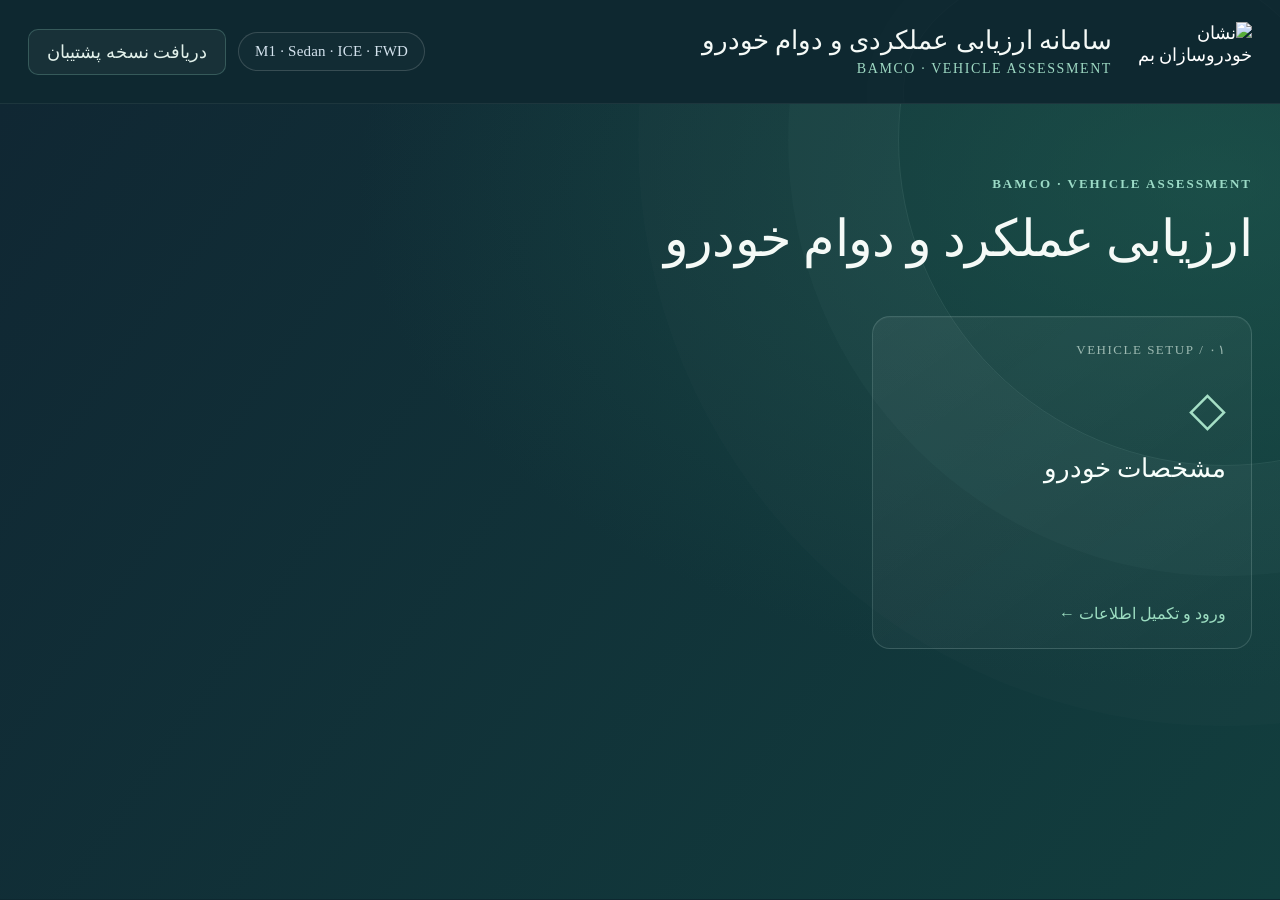
==== commit 7d0b347b: "Refresh Paint Shop gateway assets" ====
--- a/functional-vehicle-assessment/index.html
+++ b/functional-vehicle-assessment/index.html
@@ -5,16 +5,16 @@
 <meta name="theme-color" content="#153a60"><meta name="description" content="سامانه مستقل آزمون قابلیت رانندگی و دوام عملکردی و پرسشنامه تکمیلی خودروسازان بم">
 <title>سامانه ارزیابی عملکردی و دوام خودرو | خودروسازان بم</title>
 <link rel="icon" type="image/webp" href="../bamco-logo.webp">
-<link rel="stylesheet" href="./style.css?v=20261102-paint2">
+<link rel="stylesheet" href="./style.css?v=paint-gateway-3">
 </head>
 <body>
 <header class="app-header topbar">
   <div class="brand"><img class="brand-logo original-brand-logo" src="../bamco-logo.webp" alt="نشان خودروسازان بم"><div><b>سامانه ارزیابی عملکردی و دوام خودرو</b><small>BAMCO · VEHICLE ASSESSMENT</small></div></div>
   <div class="header-right headerActions"><span class="header-pill headerSeal" id="headerVehicle">انتخاب مشخصات خودرو</span><button class="header-button actionCard" id="backupBtn" type="button">دریافت نسخه پشتیبان</button></div>
 </header>
-<main class="main">
- <div class="hero"><div><h1 id="pageTitle">تنظیم مشخصات خودرو و برنامه آزمون</h1><p id="pageSub">بانک واحد آزمون‌ها بر اساس فایل BAMCO؛ هر آزمون یک شناسه ثابت دارد.</p></div><button type="button" class="secondary hidden" id="editSetupBtn">ویرایش مشخصات خودرو</button></div>
- <nav class="steps" aria-label="بخش‌های سامانه">
+<main class="main"><section id="landing" class="landing-shell"></section><section id="moduleLanding" class="landing-shell hidden"></section>
+ <div class="hero" id="innerHero"><div><h1 id="pageTitle">تنظیم مشخصات خودرو و برنامه آزمون</h1><p id="pageSub">بانک واحد آزمون‌ها بر اساس فایل BAMCO؛ هر آزمون یک شناسه ثابت دارد.</p></div><button type="button" class="secondary hidden" id="editSetupBtn">ویرایش مشخصات خودرو</button></div>
+ <nav id="legacySteps" class="steps" aria-label="بخش‌های سامانه">
   <button class="step active" data-tab="setup">۱. مشخصات خودرو</button>
   <button class="step" data-tab="drive">۲. قابلیت رانندگی</button>
   <button class="step" data-tab="durability">۳. آزمون دوام</button>
@@ -54,6 +54,6 @@
 </main>
 <input id="importBackup" type="file" accept=".json" class="hidden">
 <div id="toast" class="toast hidden" role="status"></div>
-<script src="./data.js?v=20261102-9"></script><script defer src="./app.js?v=20261102-9"></script>
+<script src="./data.js?v=20261102-9"></script><script defer src="./app.js?v=paint-gateway-3"></script>
 </body>
 </html>
--- a/functional-vehicle-assessment/style.css
+++ b/functional-vehicle-assessment/style.css
@@ -113,3 +113,60 @@
 .footer{color:#70897e}
 @media(max-width:1200px){.workspace{grid-template-columns:240px minmax(0,1fr)}}
 @media(max-width:800px){.main{padding:16px 12px 42px}.app-header.topbar{margin:12px 12px 0;border-radius:17px;padding:20px}.app-header.topbar .brand-logo{width:97px;height:57px}.app-header.topbar .brand b{font-size:22px}.workspace{grid-template-columns:1fr}.workspace>.sidebar{grid-column:1;grid-row:1;max-height:220px;position:static}.workspace>.content{grid-column:1;grid-row:2}.steps{width:100%;flex-wrap:wrap}.step{flex:1;min-width:125px;padding:10px}}
+
+/* Premium gateway and focused assessment experience */
+:root{--ink:#142d32;--quiet:#65817c;--surface:#f7faf9;--edge:#e1ebe8}
+body{background:#f5f8f7;color:var(--ink)}
+.app-header.topbar{max-width:100%;margin:0;border-radius:0;min-height:104px;padding:20px max(28px,calc((100% - 1400px)/2));background:linear-gradient(115deg,#0f2730,#163b40);box-shadow:none}
+.app-header.topbar:after{opacity:.28}
+.app-header.topbar .brand-logo{width:116px;height:59px}
+.app-header.topbar .brand b{font-size:clamp(20px,2vw,28px);font-weight:600}
+.main{max-width:1500px}
+.landing-shell{padding:55px clamp(16px,4vw,60px) 70px;min-height:72vh;direction:rtl}
+.gate-eyebrow{font-family:'Times New Roman',serif;font-size:12px;letter-spacing:2px;color:#278a73;font-weight:bold}
+.gate-title{font-size:clamp(34px,3.8vw,58px);font-weight:650;letter-spacing:-.7px;line-height:1.35;margin:15px 0;color:#152f36}
+.gate-lead{font-size:20px;color:#647d79;line-height:1.9;max-width:820px;margin:0 0 37px}
+.gate-grid{display:grid;grid-template-columns:repeat(2,minmax(0,1fr));gap:20px;max-width:1100px}
+.gate-grid.one{max-width:550px;grid-template-columns:1fr}
+.gate-card{min-height:285px;display:flex;flex-direction:column;text-align:right;align-items:flex-start;gap:12px;padding:29px 31px;background:#fff;border:1px solid #dce9e5;border-radius:19px;box-shadow:0 5px 24px #113a3010;transition:transform .2s,box-shadow .2s,border-color .2s;color:#173e3a}
+.gate-card:hover,.gate-card:focus-visible{transform:translateY(-5px);border-color:#8ccbb4;box-shadow:0 20px 54px #194b3e1c;outline:none}
+.gate-number{font-family:'Times New Roman',serif;color:#7da39b;letter-spacing:1.5px;font-size:13px}
+.gate-illustration{font-family:'Times New Roman',serif;font-size:44px;color:#317963;line-height:1.3;margin:8px 0 1px}
+.gate-card strong{font-size:27px;color:#193b37;font-weight:650}
+.gate-card small{font-size:17px;color:#728981;line-height:1.65}
+.gate-cta{font-size:17px;margin-top:auto;color:#1e8165;font-weight:bold}
+.gate-edit{margin:20px 0;border:1px solid #cbded5;padding:12px 20px;border-radius:9px;background:white;color:#2d6957}
+.route-report{margin-top:45px;border-top:1px solid #e3eee8;padding-top:22px}
+.route-report-grid{display:grid;grid-template-columns:repeat(3,minmax(0,1fr));gap:16px}
+.route-report-card{border:1px solid #dfeae6;padding:20px;border-radius:15px;background:white}
+.route-label{display:flex;justify-content:space-between;gap:9px;align-items:flex-start;font-size:17px}
+.route-label span{color:#338168;white-space:nowrap}
+.route-target{font-size:29px;font-weight:700;margin:18px 0 7px;color:#1d4e40}
+.route-target small,.route-actual,.route-foot{font-size:14px;color:#6b847a}
+.route-track{height:9px;background:#e5efea;border-radius:99px;margin:13px 0;overflow:hidden}
+.route-track i{display:block;background:#2a9776;height:100%;border-radius:99px}
+@media(max-width:900px){.gate-grid,.route-report-grid{grid-template-columns:1fr 1fr}.landing-shell{padding:34px 14px}}
+@media(max-width:600px){.gate-grid,.route-report-grid{grid-template-columns:1fr}.gate-card{min-height:230px}.gate-title{font-size:30px}}
+
+/* Paint Shop gateway — actual dark entrance pattern */
+body:has(#landing:not(.hidden)),body:has(#moduleLanding:not(.hidden)){background:#0e2830}
+body:has(#landing:not(.hidden)) .main,body:has(#moduleLanding:not(.hidden)) .main{max-width:none;padding:0}
+body:has(#landing:not(.hidden)) .footer,body:has(#moduleLanding:not(.hidden)) .footer{display:none}
+body:has(#landing:not(.hidden)) .app-header,body:has(#moduleLanding:not(.hidden)) .app-header{background:#0e2830;box-shadow:none;border-bottom:1px solid #ffffff10}
+.landing-shell:not(.hidden){position:relative;isolation:isolate;min-height:calc(100dvh - 105px);overflow:hidden;padding:clamp(58px,8vh,105px) max(28px,calc((100vw - 1360px)/2)) 80px;color:#f6faf8;background:radial-gradient(ellipse at 95% 10%,#23635485,transparent 50%),linear-gradient(125deg,#102733,#123e3e)}
+.landing-shell:not(.hidden):before{content:"";position:absolute;z-index:-1;width:650px;height:650px;top:-290px;right:-270px;border-radius:50%;border:1px solid #d8ffec17;box-shadow:0 0 0 110px #d8ffec06,0 0 0 260px #d8ffec03}
+.landing-shell .gate-eyebrow{color:#9cdbc7;font-size:13px;letter-spacing:2px}
+.landing-shell .gate-title{color:#f5faf7;font-size:clamp(35px,4vw,61px);font-weight:450;line-height:1.25;margin:15px 0 45px;max-width:1000px}
+.landing-shell .gate-grid{max-width:1300px;grid-template-columns:repeat(4,minmax(0,1fr));gap:19px}
+.landing-shell .gate-grid.one{max-width:380px;grid-template-columns:1fr}
+.landing-shell .gate-card{height:clamp(265px,37vh,345px);min-height:265px;border-radius:18px;padding:25px;background:linear-gradient(145deg,#ffffff0e,#ffffff04);color:#f2faf6;border:1px solid #beddd72e;box-shadow:inset 0 1px #ffffff08;transition:transform .2s,background .2s,border-color .2s,box-shadow .2s}
+.landing-shell .gate-card:hover{transform:translateY(-5px);background:linear-gradient(145deg,#ffffff18,#ffffff08);border-color:#9ad9c1;box-shadow:0 15px 38px #001b232b}
+.landing-shell .gate-number{color:#9dbab2;font-size:13px}
+.landing-shell .gate-illustration{font-size:48px;color:#a5dfc6}
+.landing-shell .gate-card strong{color:#f8fffc;font-size:clamp(23px,2vw,29px);font-weight:600}
+.landing-shell .gate-card small{color:#bed1cc;font-size:16px;line-height:1.6}
+.landing-shell .gate-cta{color:#9cddc1;margin-top:auto;font-size:16px}
+.landing-shell .gate-edit{background:#ffffff09;border:1px solid #8ebfb25b;color:#d5e9de;padding:13px 23px;margin-top:25px}
+#legacySteps{display:none!important}
+@media(max-width:1100px){.landing-shell .gate-grid{grid-template-columns:repeat(2,minmax(0,1fr))}}
+@media(max-width:650px){.landing-shell:not(.hidden){padding:58px 20px 55px}.landing-shell .gate-grid{grid-template-columns:1fr}.landing-shell .gate-grid.one{max-width:none}.landing-shell .gate-card{height:225px;min-height:225px}.landing-shell .gate-title{font-size:34px}}
